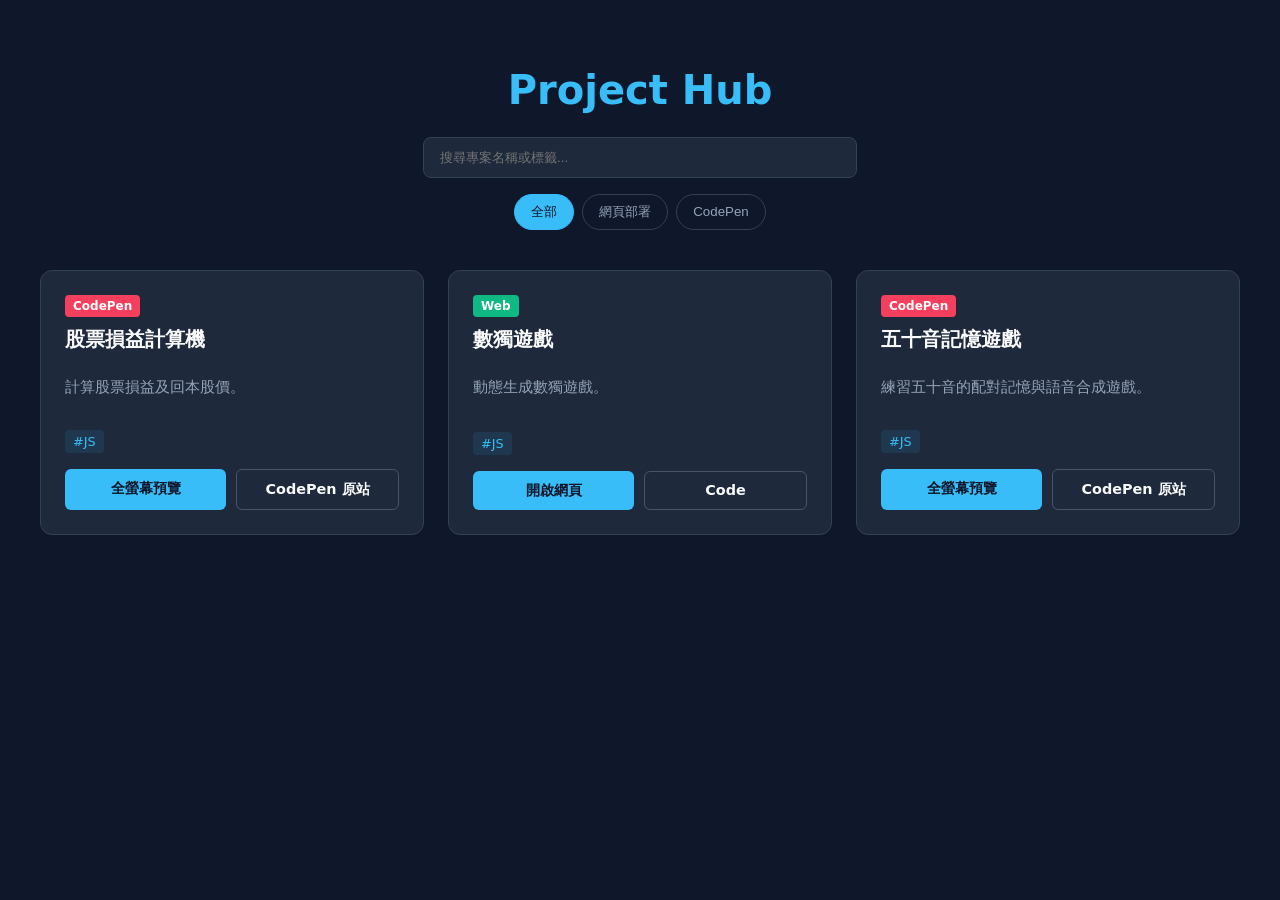
==== index.html @ cdbe4823 "first commit" ====
<!DOCTYPE html>
<html lang="zh-TW">
<head>
  <meta charset="UTF-8">
  <meta name="viewport" content="width=device-width, initial-scale=1.0">
  <title>控制台</title>
  <link rel="stylesheet" href="style.css">
</head>
<body>

  <header>
    <h1>Project Hub</h1>
    
    <div class="controls">
      <input type="text" id="search-input" placeholder="搜尋專案名稱或標籤...">
      <div class="filters">
        <button class="filter-btn active" data-type="all">全部</button>
        <button class="filter-btn" data-type="github-pages">網頁部署</button>
        <button class="filter-btn" data-type="codepen">CodePen</button>
        <!-- <button class="filter-btn" data-type="python-script">Python/腳本</button> -->
      </div>
    </div>
  </header>

  <main>
    <div id="project-grid" class="grid-container">
      </div>
  </main>

  <script>
    let allProjects = [];

    // 1. 取得專案資料
    fetch('projects.json')
      .then(res => res.json())
      .then(data => {
        allProjects = data;
        renderProjects(allProjects);
      });

    // 2. 渲染卡片邏輯
    function renderProjects(projects) {
      const grid = document.getElementById('project-grid');
      grid.innerHTML = projects.map(p => {
        let primaryBtn = '';
        let secondaryBtn = '';
        let typeBadge = '';

        // 核心分流邏輯
        switch(p.type) {
          case 'github-pages':
            typeBadge = `<span class="badge badge-web">Web</span>`;
            primaryBtn = `<a href="${p.url}" target="_blank" class="btn btn-primary">開啟網頁</a>`;
            secondaryBtn = p.source ? `<a href="${p.source}" target="_blank" class="btn btn-outline">Code</a>` : '';
            break;

          case 'codepen':
            typeBadge = `<span class="badge badge-pen">CodePen</span>`;
            // 跳轉至本地的 view.html 進行全螢幕嵌入
            const viewUrl = `view.html?type=codepen&user=${p.penUser}&id=${p.penId}&title=${encodeURIComponent(p.title)}`;
            primaryBtn = `<a href="${viewUrl}" target="_blank" class="btn btn-primary">全螢幕預覽</a>`;
            secondaryBtn = `<a href="https://codepen.io/${p.penUser}/pen/${p.penId}" target="_blank" class="btn btn-outline">CodePen 原站</a>`;
            break;

          case 'python-script':
            typeBadge = `<span class="badge badge-py">Python</span>`;
            // 如果有 Colab 連結就給線上跑，否則引導至 GitHub 看 Readme
            primaryBtn = p.colabUrl 
              ? `<a href="${p.colabUrl}" target="_blank" class="btn btn-primary btn-colab">⚡ 在 Colab 執行</a>` 
              : `<a href="${p.source}" target="_blank" class="btn btn-primary">查看專案</a>`;
            secondaryBtn = p.colabUrl ? `<a href="${p.source}" target="_blank" class="btn btn-outline">GitHub</a>` : '';
            break;

          case 'huggingface':
            typeBadge = `<span class="badge badge-hf">AI Space</span>`;
            const hfViewUrl = `view.html?type=hf&space=${encodeURIComponent(p.spaceUrl)}&title=${encodeURIComponent(p.title)}`;
            primaryBtn = `<a href="${hfViewUrl}" target="_blank" class="btn btn-primary">線上體驗</a>`;
            secondaryBtn = p.source ? `<a href="${p.source}" target="_blank" class="btn btn-outline">Code</a>` : '';
            break;
        }

        return `
          <div class="card" data-type="${p.type}">
            <div class="card-header">
              ${typeBadge}
            </div>
            <h3>${p.title}</h3>
            <p>${p.description}</p>
            <div class="tags">
              ${p.tags.map(t => `<span class="tag">#${t}</span>`).join('')}
            </div>
            <div class="card-actions">
              ${primaryBtn}
              ${secondaryBtn}
            </div>
          </div>
        `;
      }).join('');
    }

    // 3. 搜尋與篩選事件監聽
    const searchInput = document.getElementById('search-input');
    const filterBtns = document.querySelectorAll('.filter-btn');

    function filterData() {
      const keyword = searchInput.value.toLowerCase();
      const activeType = document.querySelector('.filter-btn.active').dataset.type;

      const filtered = allProjects.filter(p => {
        const matchesSearch = p.title.toLowerCase().includes(keyword) || 
                              p.tags.some(t => t.toLowerCase().includes(keyword));
        const matchesType = activeType === 'all' || p.type === activeType;
        return matchesSearch && matchesType;
      });
      renderProjects(filtered);
    }

    searchInput.addEventListener('input', filterData);
    filterBtns.forEach(btn => {
      btn.addEventListener('click', (e) => {
        filterBtns.forEach(b => b.classList.remove('active'));
        e.target.classList.add('active');
        filterData();
      });
    });
  </script>
</body>
</html>
---- style.css ----
:root {
  --bg-color: #0f172a;
  --card-bg: #1e293b;
  --text-main: #f8fafc;
  --text-muted: #94a3b8;
  --primary: #38bdf8;
  --primary-hover: #0ea5e9;
  --accent-py: #f59e0b;
}

body {
  background-color: var(--bg-color);
  color: var(--text-main);
  font-family: system-ui, -apple-system, sans-serif;
  margin: 0;
  padding: 40px 20px;
}

header {
  max-width: 1200px;
  margin: 0 auto 40px auto;
  text-align: center;
}

h1 { font-size: 2.5rem; margin-bottom: 8px; color: var(--primary); }

.controls {
  margin-top: 24px;
  display: flex;
  flex-direction: column;
  gap: 16px;
  align-items: center;
}

#search-input {
  width: 100%;
  max-width: 400px;
  padding: 12px 16px;
  border-radius: 8px;
  border: 1px solid #334155;
  background-color: var(--card-bg);
  color: var(--text-main);
}

.filters { display: flex; gap: 8px; }
.filter-btn {
  background: transparent;
  border: 1px solid #334155;
  color: var(--text-muted);
  padding: 8px 16px;
  border-radius: 20px;
  cursor: pointer;
  transition: all 0.2s;
}
.filter-btn.active, .filter-btn:hover {
  background: var(--primary);
  color: var(--bg-color);
  border-color: var(--primary);
}

.grid-container {
  max-width: 1200px;
  margin: 0 auto;
  display: grid;
  grid-template-columns: repeat(auto-fill, minmax(300px, 1fr));
  gap: 24px;
}

.card {
  background-color: var(--card-bg);
  border-radius: 12px;
  padding: 24px;
  border: 1px solid #334155;
  display: flex;
  flex-direction: column;
  transition: transform 0.2s, box-shadow 0.2s;
}
.card:hover {
  transform: translateY(-4px);
  box-shadow: 0 10px 20px rgba(0,0,0,0.3);
}

.card h3 { margin: 12px 0 8px 0; font-size: 1.25rem; }
.card p { color: var(--text-muted); font-size: 0.95rem; line-height: 1.5; flex-grow: 1; }

.tags { display: flex; flex-wrap: wrap; gap: 6px; margin: 16px 0; }
.tag { font-size: 0.8rem; color: var(--primary); background: rgba(56, 189, 248, 0.1); padding: 4px 8px; border-radius: 4px; }

.badge { font-size: 0.75rem; padding: 4px 8px; border-radius: 4px; font-weight: bold; }
.badge-web { background: #10b981; color: white; }
.badge-pen { background: #f43f5e; color: white; }
.badge-py { background: var(--accent-py); color: #000; }
.badge-hf { background: #8b5cf6; color: white; }

.card-actions { display: flex; gap: 10px; margin-top: auto; }
.btn {
  flex: 1;
  text-align: center;
  padding: 10px;
  border-radius: 6px;
  text-decoration: none;
  font-size: 0.9rem;
  font-weight: bold;
  transition: background 0.2s;
}
.btn-primary { background: var(--primary); color: var(--bg-color); }
.btn-primary:hover { background: var(--primary-hover); }
.btn-colab { background: var(--accent-py); color: #000; }
.btn-outline { border: 1px solid #475569; color: var(--text-main); }
.btn-outline:hover { background: rgba(255,255,255,0.05); }
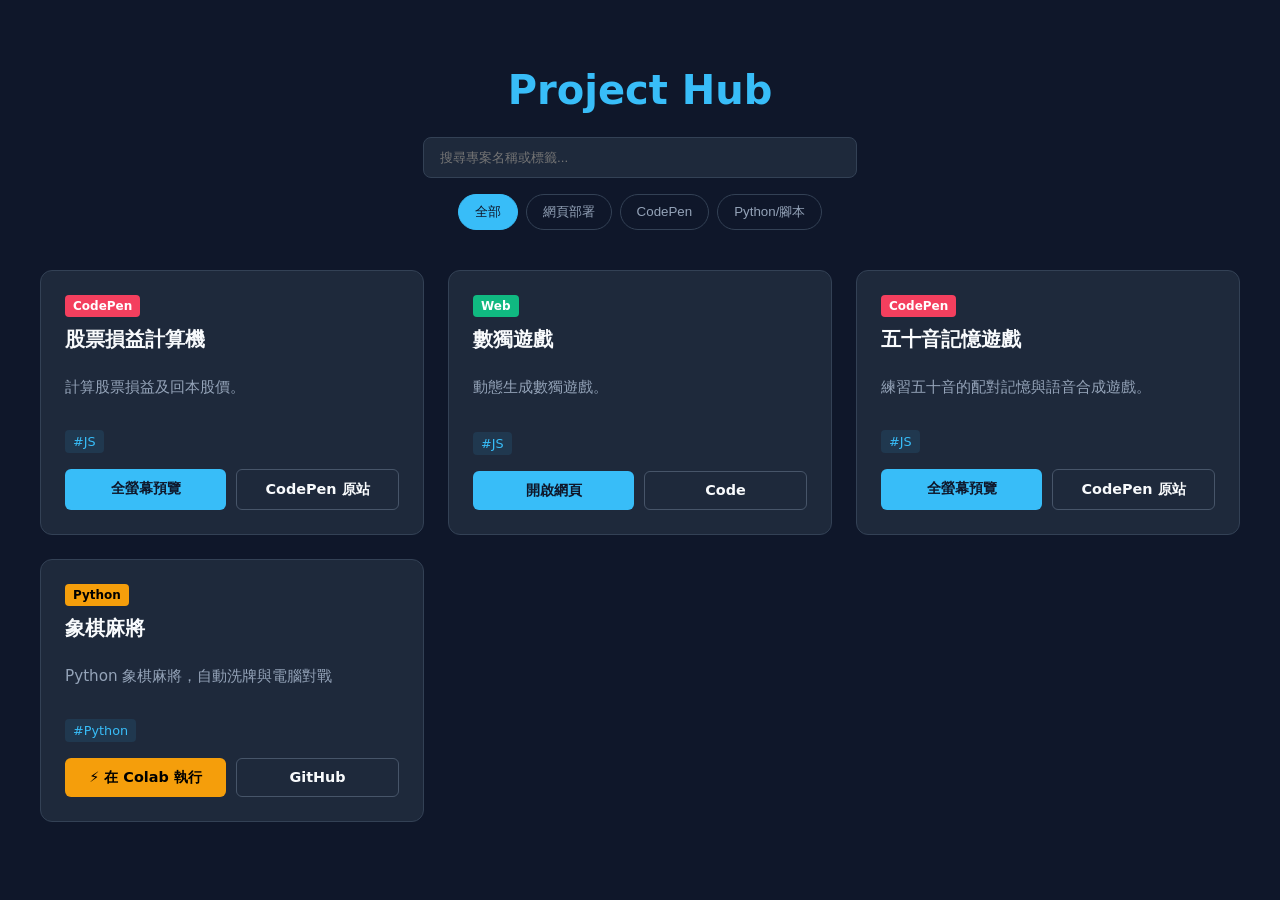
==== commit bf16d47d: "update py" ====
--- a/index.html
+++ b/index.html
@@ -17,7 +17,7 @@
         <button class="filter-btn active" data-type="all">全部</button>
         <button class="filter-btn" data-type="github-pages">網頁部署</button>
         <button class="filter-btn" data-type="codepen">CodePen</button>
-        <!-- <button class="filter-btn" data-type="python-script">Python/腳本</button> -->
+        <button class="filter-btn" data-type="python-script">Python/腳本</button>
       </div>
     </div>
   </header>
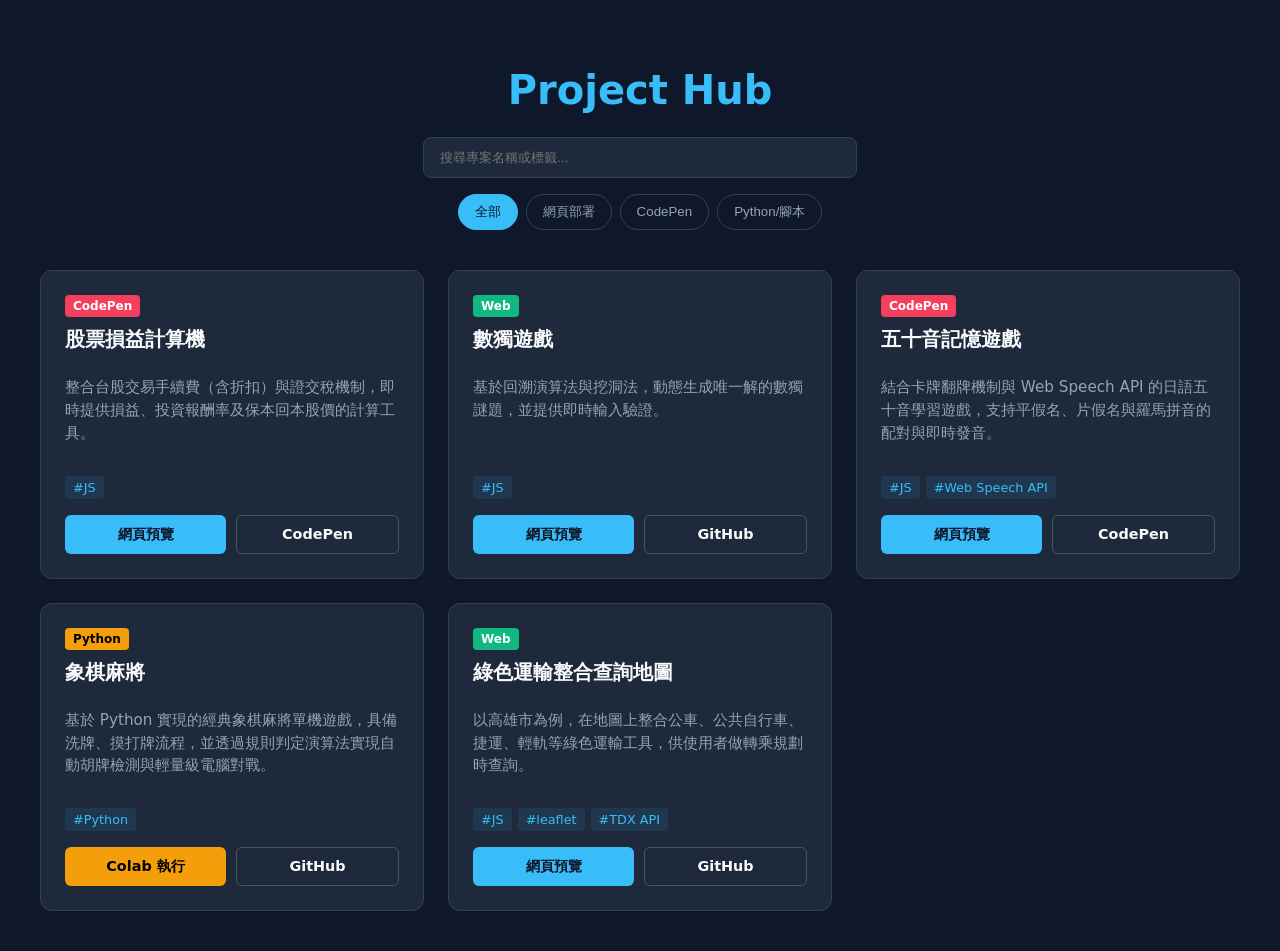
==== commit 62dfbf12: "update 綠色運輸" ====
--- a/index.html
+++ b/index.html
@@ -50,23 +50,23 @@
         switch(p.type) {
           case 'github-pages':
             typeBadge = `<span class="badge badge-web">Web</span>`;
-            primaryBtn = `<a href="${p.url}" target="_blank" class="btn btn-primary">開啟網頁</a>`;
-            secondaryBtn = p.source ? `<a href="${p.source}" target="_blank" class="btn btn-outline">Code</a>` : '';
+            primaryBtn = `<a href="${p.url}" target="_blank" class="btn btn-primary">網頁預覽</a>`;
+            secondaryBtn = p.source ? `<a href="${p.source}" target="_blank" class="btn btn-outline">GitHub</a>` : '';
             break;
 
           case 'codepen':
             typeBadge = `<span class="badge badge-pen">CodePen</span>`;
             // 跳轉至本地的 view.html 進行全螢幕嵌入
             const viewUrl = `view.html?type=codepen&user=${p.penUser}&id=${p.penId}&title=${encodeURIComponent(p.title)}`;
-            primaryBtn = `<a href="${viewUrl}" target="_blank" class="btn btn-primary">全螢幕預覽</a>`;
-            secondaryBtn = `<a href="https://codepen.io/${p.penUser}/pen/${p.penId}" target="_blank" class="btn btn-outline">CodePen 原站</a>`;
+            primaryBtn = `<a href="${viewUrl}" target="_blank" class="btn btn-primary">網頁預覽</a>`;
+            secondaryBtn = `<a href="https://codepen.io/${p.penUser}/pen/${p.penId}" target="_blank" class="btn btn-outline">CodePen</a>`;
             break;
 
           case 'python-script':
             typeBadge = `<span class="badge badge-py">Python</span>`;
             // 如果有 Colab 連結就給線上跑，否則引導至 GitHub 看 Readme
             primaryBtn = p.colabUrl 
-              ? `<a href="${p.colabUrl}" target="_blank" class="btn btn-primary btn-colab">⚡ 在 Colab 執行</a>` 
+              ? `<a href="${p.colabUrl}" target="_blank" class="btn btn-primary btn-colab">Colab 執行</a>` 
               : `<a href="${p.source}" target="_blank" class="btn btn-primary">查看專案</a>`;
             secondaryBtn = p.colabUrl ? `<a href="${p.source}" target="_blank" class="btn btn-outline">GitHub</a>` : '';
             break;
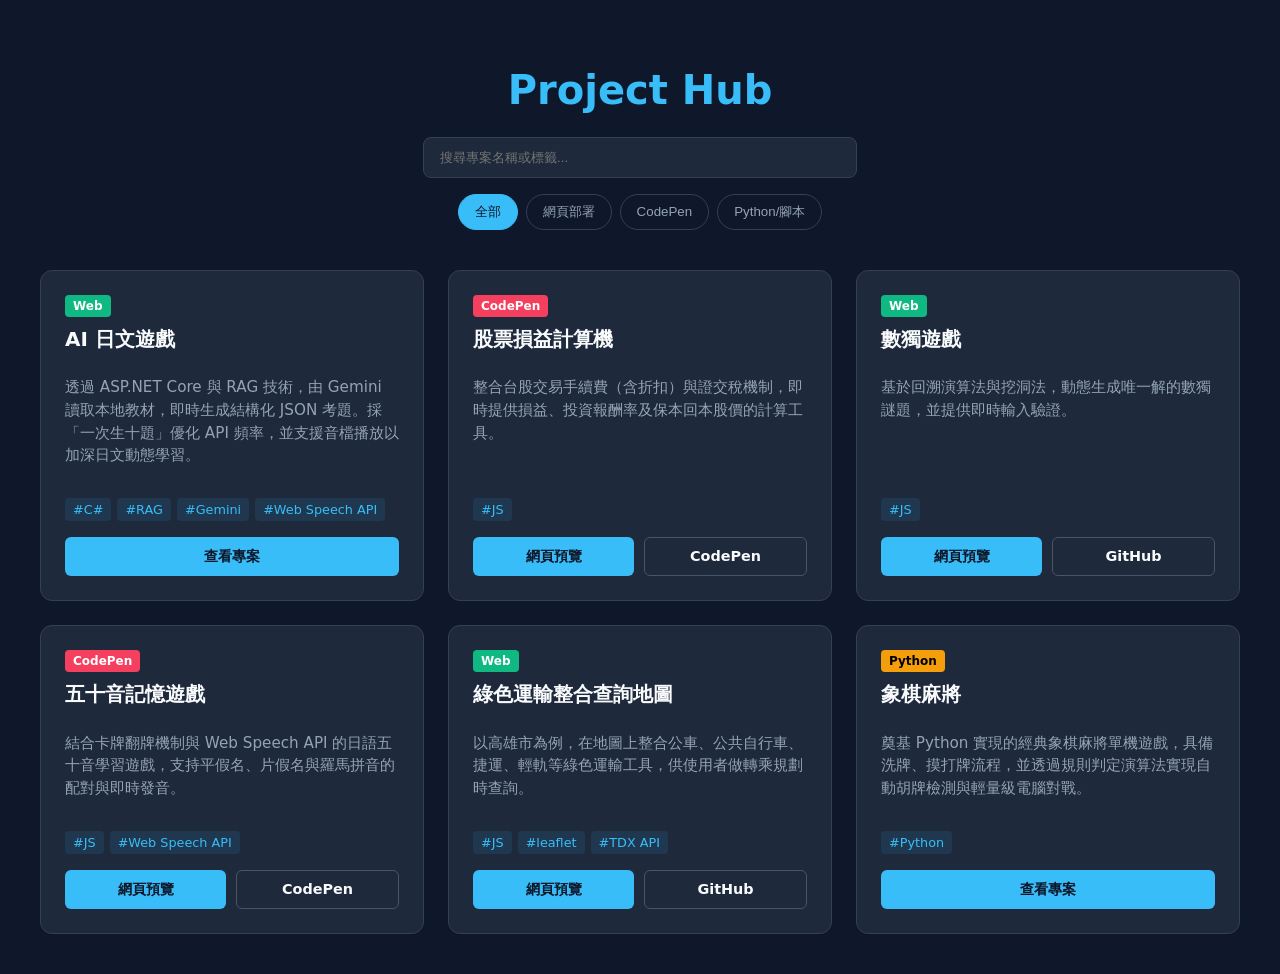
==== commit 1284a175: "update AI日文" ====
--- a/index.html
+++ b/index.html
@@ -50,8 +50,11 @@
         switch(p.type) {
           case 'github-pages':
             typeBadge = `<span class="badge badge-web">Web</span>`;
-            primaryBtn = `<a href="${p.url}" target="_blank" class="btn btn-primary">網頁預覽</a>`;
-            secondaryBtn = p.source ? `<a href="${p.source}" target="_blank" class="btn btn-outline">GitHub</a>` : '';
+            // primaryBtn = `<a href="${p.url}" target="_blank" class="btn btn-primary">網頁預覽</a>`;
+            primaryBtn = p.url
+              ? `<a href="${p.url}" target="_blank" class="btn btn-primary">網頁預覽</a>`
+              : `<a href="${p.source}" target="_blank" class="btn btn-primary">查看專案</a>`;
+            secondaryBtn = p.url ? `<a href="${p.source}" target="_blank" class="btn btn-outline">GitHub</a>` : '';
             break;
 
           case 'codepen':
